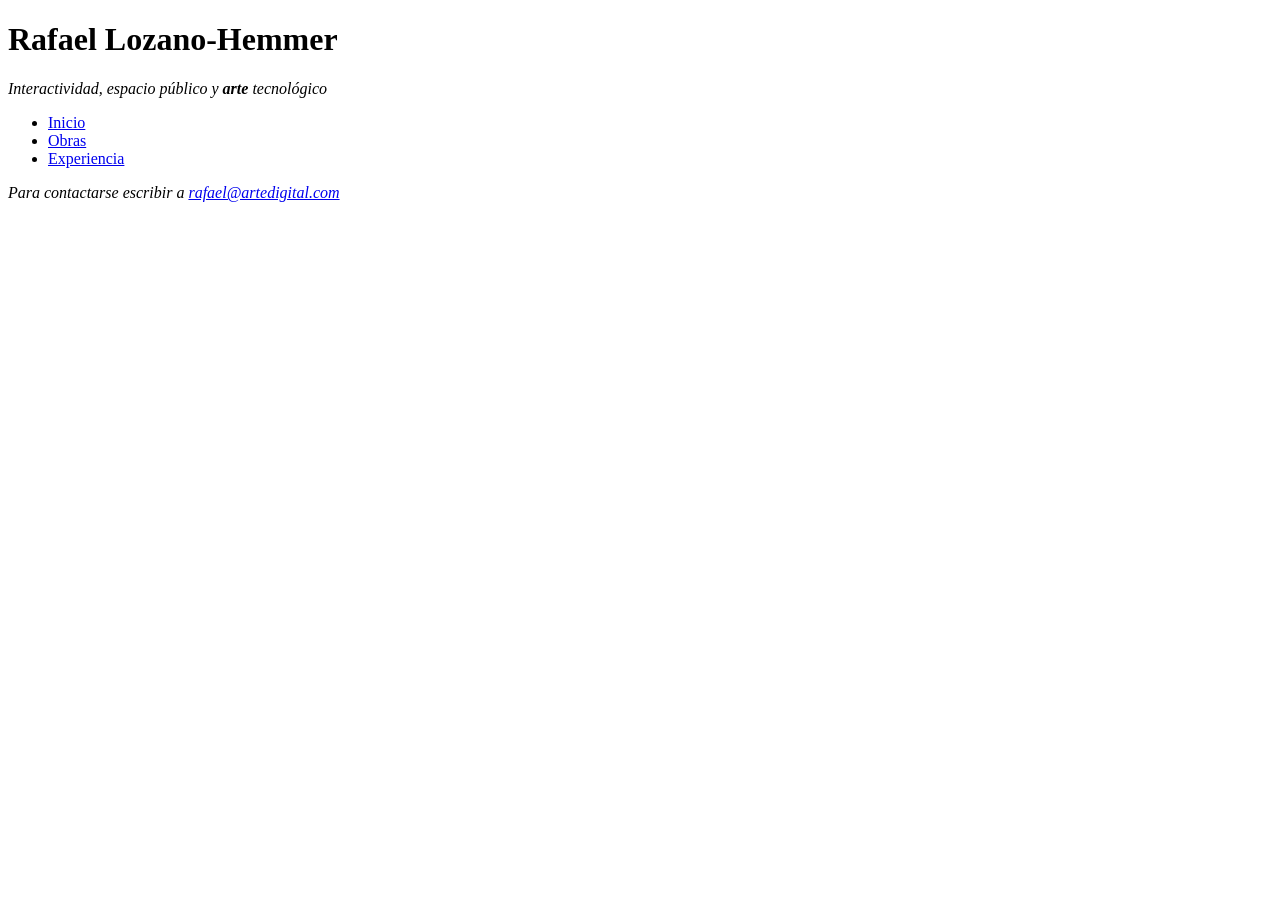
==== index.html @ 8440c690 "Initial commit" ====
<!DOCTYPE html>
<html lang="es">
    <head>
        <meta charset="UTF-8">
        <meta name="viewport" content="width=device-width, initial-scale=1.0">
        <link href="./css/estilos.css" rel="stylesheet">

        <title>Rafael Lozano-Hemmer | Artista Digital</title>
    </head>
    <body>
        <div id="contenedor">
            <header id="encabezado">

                <h1>Rafael Lozano-Hemmer</h1>
                <p id="subtitulo"><em>Interactividad, espacio público y <strong>arte</strong> tecnológico</em></p>

                <nav class="menu">
                    <ul>
                        <li><a href="index.html">Inicio</a></li>
                        <li><a href="obras.html">Obras</a></li>
                        <li><a href="experiencia.html">Experiencia</a></li>
                    </ul>
                </nav>

            </header>

            <main id="contenido-principal">
            </main>

            <footer id="pie-de-pagina">
                <address>
                    Para contactarse escribir a <a href="mailto:rafael@artedigital.com">rafael@artedigital.com</a>
                </address>
            </footer>
        </div>
    </body>
</html>
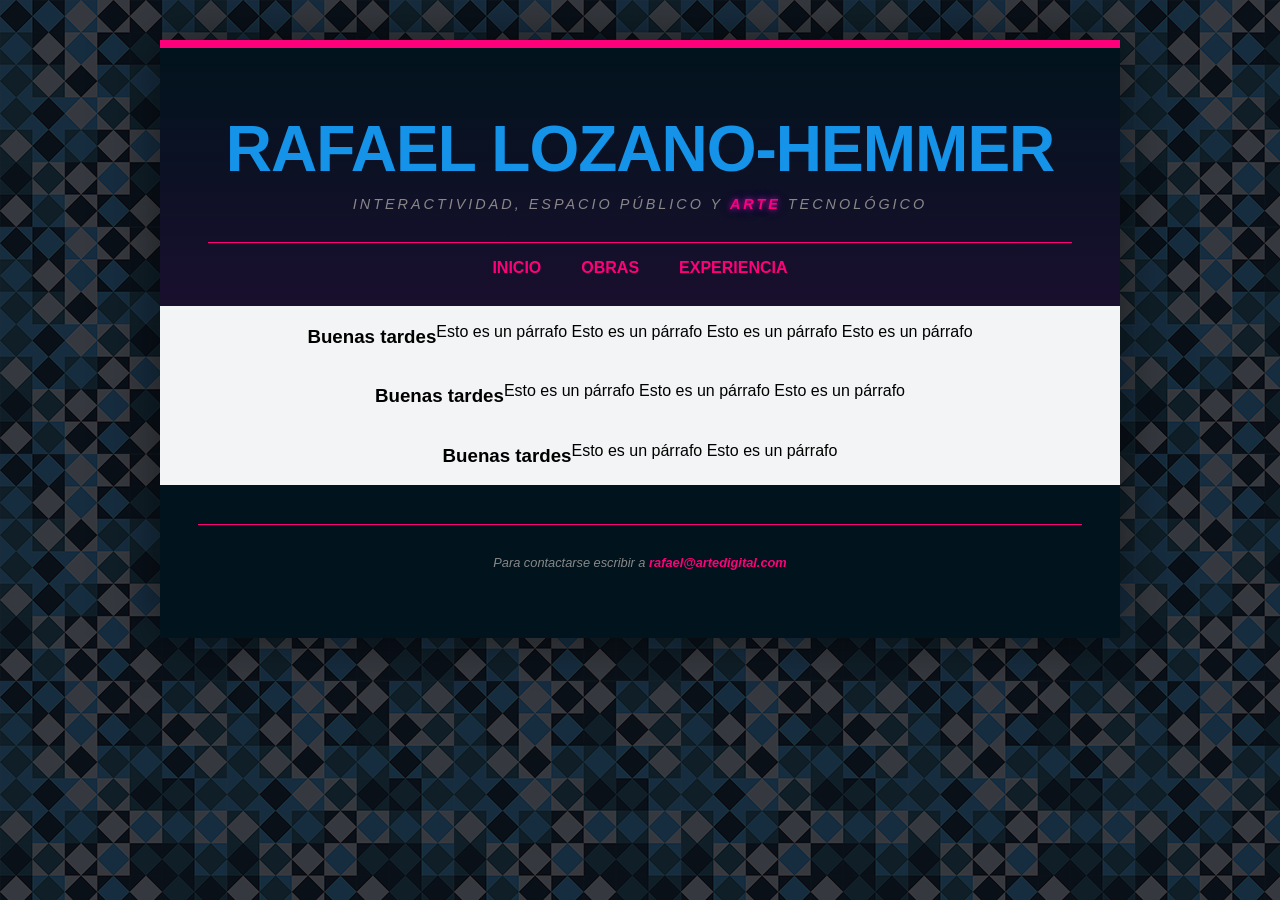
==== commit a6ba7923: "Columnas" ====
--- a/index.html
+++ b/index.html
@@ -10,7 +10,6 @@
     <body>
         <div id="contenedor">
             <header id="encabezado">
-
                 <h1>Rafael Lozano-Hemmer</h1>
                 <p id="subtitulo"><em>Interactividad, espacio público y <strong>arte</strong> tecnológico</em></p>
 
@@ -21,13 +20,28 @@
                         <li><a href="experiencia.html">Experiencia</a></li>
                     </ul>
                 </nav>
-
             </header>
 
-            <main id="contenido-principal">
+            <main class="contenido-principal">
+
+                <div id="columna-1">
+                    <h3>Buenas tardes</h3>
+                    <p>Esto es un párrafo Esto es un párrafo Esto es un párrafo Esto es un párrafo</p>
+                </div>
+                
+                <div id="columna-2">
+                    <h3>Buenas tardes</h3>
+                    <p>Esto es un párrafo Esto es un párrafo Esto es un párrafo </p>
+                </div>
+
+                <div id="columna-3">
+                    <h3>Buenas tardes</h3>
+                    <p>Esto es un párrafo Esto es un párrafo </p>
+                </div>
+
             </main>
 
-            <footer id="pie-de-pagina">
+            <footer>
                 <address>
                     Para contactarse escribir a <a href="mailto:rafael@artedigital.com">rafael@artedigital.com</a>
                 </address>
--- a/css/estilos.css
+++ b/css/estilos.css
@@ -0,0 +1,159 @@
+/*----- ESTILOS GENERALES -----*/
+
+* {
+    box-sizing: border-box;
+}
+
+:root { 
+    --color-primario: #1493e9;
+    --color-acento: #ff007b;
+    --fondo-header: #01131c;
+    --fondo: #f2f4f5;
+}
+
+body {
+    margin: 0;
+	padding: 0;
+    background: linear-gradient(rgba(10, 10, 15, 0.8), rgba(10, 10, 15, 0.8)), url("../img/fondo.png");
+	font-family: "Hanken Grotesk", sans-serif; /*CAMBIAR FUENTE*/
+}
+
+#contenedor {
+    width: 100%;
+	max-width: 960px;
+	margin: 40px auto;
+    background: var(--fondo);
+    box-shadow: 0 0 50px rgba(0, 0, 0, 0.5);
+    border-top: 8px solid var(--color-acento);
+}
+
+#contenedor div {
+    display: flex;
+    justify-content: center;
+    /*Centralizar el contenido horizontalmente*/
+}
+
+header,
+footer {
+	background: rgba(51, 0, 255, 0.156);
+	padding: 1rem;
+	text-align: center;
+}
+
+/*----- ENCABEZADO -----*/
+
+#encabezado {
+    text-align: center;
+    padding: 3em;
+    text-transform: uppercase;
+    color: var(--color-primario);
+    background-image: linear-gradient(to bottom, var(--fondo-header), rgb(25, 15, 46));
+    border-bottom: 1px solid var(--fondo);
+}
+
+#encabezado h1 {
+    font-weight: 700;
+    font-size: 4rem;
+    margin: 0;
+    margin-top: 1rem;
+    letter-spacing: -1px;
+}
+
+#subtitulo {
+    font-family: "Open Sans", sans-serif;
+    font-size: 0.9rem;
+    letter-spacing: 3px;
+    margin-top: 10px;
+    color: #888;
+    text-align: center;
+}
+
+#subtitulo strong {
+    color: var(--color-acento);
+    text-shadow: 0 0 5px rgba(255, 0, 195, 0.699), 0 0 10px rgba(137, 43, 226, 0.39), 0 0 20px rgba(138, 43, 226, 0.2);
+}
+
+hr {
+    border: none;
+    height: 4px;
+    background-color: var(--fondo-header);
+}
+
+/*----- MENU DE NAVEGACION -----*/
+
+.menu {
+    margin-top: 30px;
+    margin-bottom: -35px;
+    border-top: solid 0.3px var(--color-acento);
+}
+
+.menu ul {
+    padding: 0;
+    list-style: none;
+    display: inline-flex;
+    justify-content: center;
+    gap: 40px;
+}
+
+.menu a {
+    text-decoration: none;
+    color: var(--color-acento);
+    font-weight: 600;
+    font-size: 1rem;
+    transition: all 0.3s ease-in-out;
+}
+
+.menu a:hover {
+    background-color: transparent;
+    text-shadow: 0 0 5px rgba(255, 0, 195, 0.699), 0 0 10px rgba(137, 43, 226, 0.578), 0 0 20px rgba(138, 43, 226, 0.2);
+}
+
+/*----- CONTENIDO -----*/
+
+/*(3) COLUMNAS PAGINA PRINCIPAL MISMO ANCHO*/
+
+.contenido-principal {
+    display: flex;
+    flex-direction: column;
+}
+
+/*(2) COLUMNAS PAGINA SECUNDARIA DISTINTO ANCHO*/
+.contenido-secundario{
+    display: flex;
+    flex-direction: column;
+}
+
+#columna-1{
+    flex: 2;
+}
+
+#columna-2{
+    flex: 1;
+}
+
+/*----- PIE DE PAGINA -----*/
+
+footer {
+    padding: 3em;
+    background: var(--fondo-header);
+    text-align: center;
+    font-size: 0.8rem;
+}
+    
+footer address {
+    color: #888;
+    border-top: 0.5px solid var(--color-acento);
+    padding: 30px;
+}
+    
+footer a {
+    color: var(--color-acento);
+    text-decoration: none;
+    font-weight: bold;
+    transition: all 0.3s ease-in-out;
+}
+    
+footer a:hover {
+    background-color: transparent;
+    text-shadow: 0 0 5px rgba(255, 0, 195, 0.699), 0 0 10px rgba(137, 43, 226, 0.578), 0 0 20px rgba(138, 43, 226, 0.2);
+}
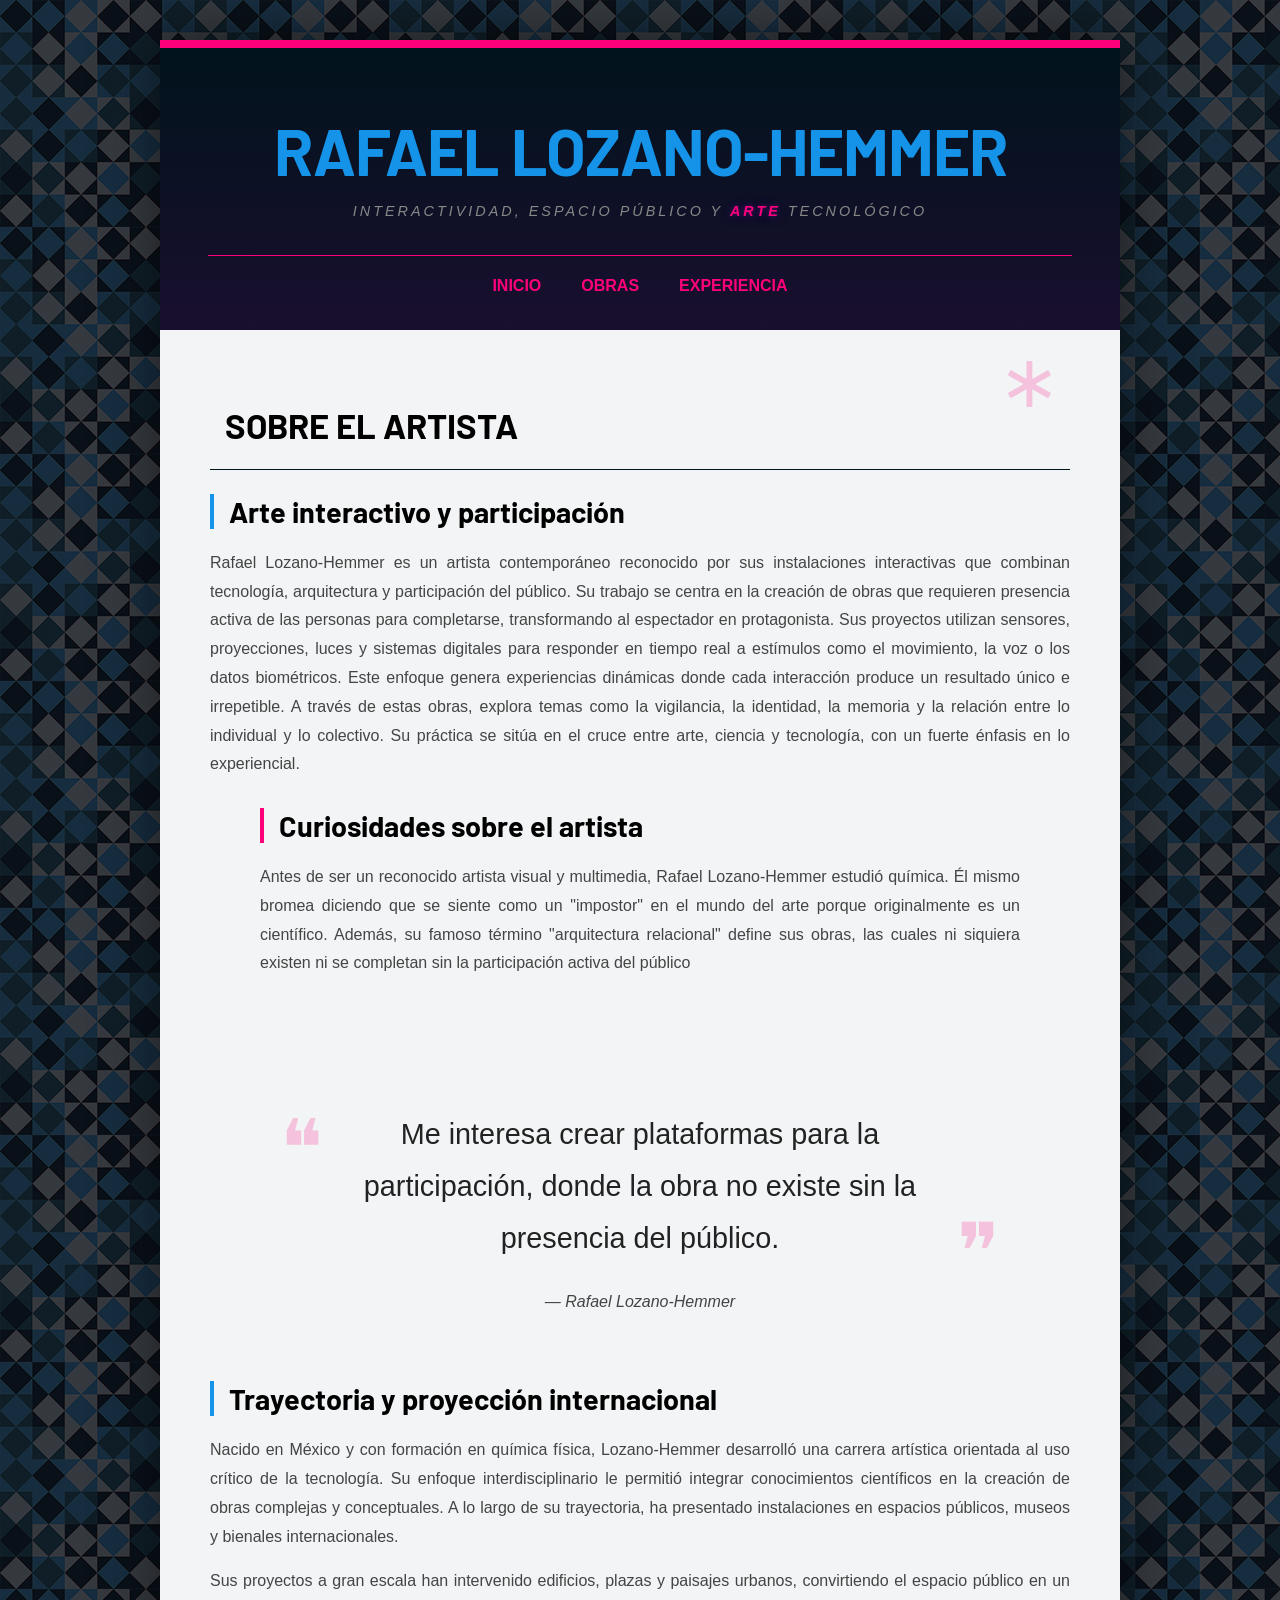
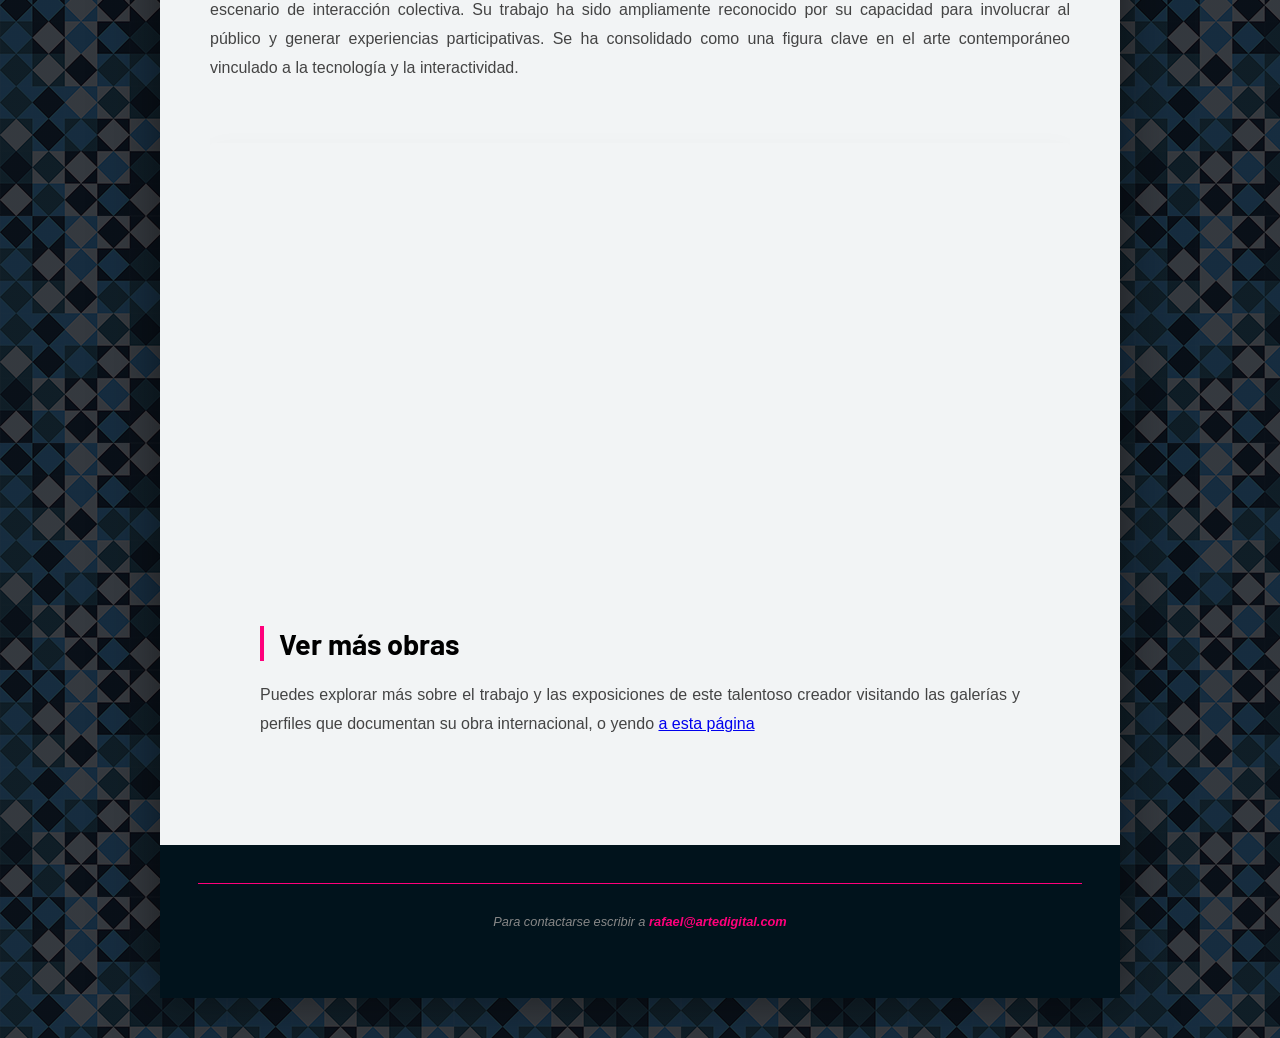
==== commit 2032bfb4: "Contenido Principal" ====
--- a/index.html
+++ b/index.html
@@ -3,6 +3,9 @@
     <head>
         <meta charset="UTF-8">
         <meta name="viewport" content="width=device-width, initial-scale=1.0">
+        <link rel="preconnect" href="https://fonts.googleapis.com">
+        <link rel="preconnect" href="https://fonts.gstatic.com" crossorigin>
+        <link href="https://fonts.googleapis.com/css2?family=Barlow:ital,wght@0,100;0,200;0,300;0,400;0,500;0,600;0,700;0,800;0,900;1,100;1,200;1,300;1,400;1,500;1,600;1,700;1,800;1,900&display=swap" rel="stylesheet">
         <link href="./css/estilos.css" rel="stylesheet">
 
         <title>Rafael Lozano-Hemmer | Artista Digital</title>
@@ -24,21 +27,61 @@
 
             <main class="contenido-principal">
 
+                <header class="encabezado-body">
+                    <h1>Sobre el Artista</h1>
+                </header>
+
                 <div id="columna-1">
-                    <h3>Buenas tardes</h3>
-                    <p>Esto es un párrafo Esto es un párrafo Esto es un párrafo Esto es un párrafo</p>
+                    <article>
+                        <h2>Arte interactivo y participación</h2>
+                        <p>Rafael Lozano-Hemmer es un artista contemporáneo reconocido por sus instalaciones interactivas que combinan tecnología, arquitectura y participación del público. Su trabajo se centra en la creación de obras que requieren presencia activa de las personas para completarse, transformando al espectador en protagonista.
+                        Sus proyectos utilizan sensores, proyecciones, luces y sistemas digitales para responder en tiempo real a estímulos como el movimiento, la voz o los datos biométricos. Este enfoque genera experiencias dinámicas donde cada interacción produce un resultado único e irrepetible.
+                        A través de estas obras, explora temas como la vigilancia, la identidad, la memoria y la relación entre lo individual y lo colectivo. Su práctica se sitúa en el cruce entre arte, ciencia y tecnología, con un fuerte énfasis en lo experiencial.</p>
+                    
+
+                        <aside>
+                            <h3>Curiosidades sobre el artista</h3>
+                            <p>Antes de ser un reconocido artista visual y multimedia, Rafael Lozano-Hemmer estudió química. Él mismo bromea diciendo que se siente como un "impostor" en el mundo del arte porque originalmente es un científico. Además, su famoso término "arquitectura relacional" define sus obras, las cuales ni siquiera existen ni se completan sin la participación activa del público</p>
+                        </aside>
+
+                    </article>
                 </div>
                 
                 <div id="columna-2">
-                    <h3>Buenas tardes</h3>
-                    <p>Esto es un párrafo Esto es un párrafo Esto es un párrafo </p>
+                    <blockquote class="seccion-cita">
+                         <p class="frase-cita">
+                         Me interesa crear plataformas para la participación, donde la obra no existe sin la presencia del público.
+                          </p>
+                        <cite>— Rafael Lozano-Hemmer</cite>
+                     </blockquote>
                 </div>
 
                 <div id="columna-3">
-                    <h3>Buenas tardes</h3>
-                    <p>Esto es un párrafo Esto es un párrafo </p>
+                    <article>
+                      <h2>Trayectoria y proyección internacional</h2>
+                        <p>
+                            Nacido en México y con formación en química física, Lozano-Hemmer desarrolló una carrera artística orientada al uso crítico de la tecnología. Su enfoque interdisciplinario le permitió integrar conocimientos científicos en la creación de obras complejas
+                            y conceptuales. A lo largo de su trayectoria, ha presentado instalaciones en espacios públicos, museos y bienales internacionales.
+                        </p>
+
+                        <p>
+                            Sus proyectos a gran escala han intervenido edificios, plazas y paisajes urbanos, convirtiendo el espacio público en un escenario de interacción colectiva. Su trabajo ha sido ampliamente reconocido por su capacidad para involucrar al público y generar
+                            experiencias participativas. Se ha consolidado como una figura clave en el arte contemporáneo vinculado a la tecnología y la interactividad.
+                        </p>
+
+                        <div class="video-responsive">
+                            <iframe width="560" height="315" src="https://www.youtube.com/embed/aLWaCLzdfXs?si=RA_koi5Wfq_hL_pX" title="YouTube video player" frameborder="0" allow="accelerometer; autoplay; clipboard-write; encrypted-media; gyroscope; picture-in-picture; web-share"
+                                referrerpolicy="strict-origin-when-cross-origin" allowfullscreen></iframe>
+                        </div>
+
+                        <aside>
+                            <h3>Ver más obras</h3>
+                            <p>
+                                Puedes explorar más sobre el trabajo y las exposiciones de este talentoso creador visitando las galerías y perfiles que documentan su obra internacional, o yendo <a href="obras.html">a esta página</a>
+                            </p>
+                        </aside>
+                    </article>
                 </div>
-
             </main>
 
             <footer>
--- a/css/estilos.css
+++ b/css/estilos.css
@@ -15,7 +15,7 @@
     margin: 0;
 	padding: 0;
     background: linear-gradient(rgba(10, 10, 15, 0.8), rgba(10, 10, 15, 0.8)), url("../img/fondo.png");
-	font-family: "Hanken Grotesk", sans-serif; /*CAMBIAR FUENTE*/
+    font-family: "Open Sans", sans-serif;
 }
 
 #contenedor {
@@ -35,7 +35,6 @@
 
 header,
 footer {
-	background: rgba(51, 0, 255, 0.156);
 	padding: 1rem;
 	text-align: center;
 }
@@ -52,6 +51,7 @@
 }
 
 #encabezado h1 {
+    font-family: 'Barlow', sans-serif;
     font-weight: 700;
     font-size: 4rem;
     margin: 0;
@@ -60,7 +60,6 @@
 }
 
 #subtitulo {
-    font-family: "Open Sans", sans-serif;
     font-size: 0.9rem;
     letter-spacing: 3px;
     margin-top: 10px;
@@ -70,7 +69,7 @@
 
 #subtitulo strong {
     color: var(--color-acento);
-    text-shadow: 0 0 5px rgba(255, 0, 195, 0.699), 0 0 10px rgba(137, 43, 226, 0.39), 0 0 20px rgba(138, 43, 226, 0.2);
+    text-shadow: 0 0 5px rgba(242, 0, 255, 0.227), 0 0 10px rgba(137, 43, 226, 0.227), 0 0 20px rgba(138, 43, 226, 0.2);
 }
 
 hr {
@@ -110,14 +109,56 @@
 
 /*----- CONTENIDO -----*/
 
-/*(3) COLUMNAS PAGINA PRINCIPAL MISMO ANCHO*/
+main {
+    padding: 50px;
+}
+    
+article {
+    margin-bottom: 40px;
+}
+    
+article h2 {
+    font-family: 'Barlow', sans-serif;
+    font-size: 1.8rem;
+    border-left: 4px solid var(--color-primario);
+    padding-left: 15px;
+    margin-bottom: 20px;
+}
+    
+article aside {
+    padding-left: 50px;
+    padding-right: 50px;
+}
+    
+aside h3 {
+    font-family: 'Barlow', sans-serif;
+    font-size: 1.8rem;
+    border-left: 4px solid var(--color-acento);
+    padding-left: 15px;
+    margin-bottom: 20px;
+}
+    
+p {
+    line-height: 1.8;
+    color: #444;
+    text-align: justify;
+}
+    
+ul li {
+    line-height: 1.8;
+    font-family: "Open Sans", sans-serif;
+    color: #444;
+    text-align: justify;
+}
+
+/* (3) COLUMNAS PAGINA PRINCIPAL MISMO ANCHO */
 
 .contenido-principal {
     display: flex;
     flex-direction: column;
 }
 
-/*(2) COLUMNAS PAGINA SECUNDARIA DISTINTO ANCHO*/
+/* (2) COLUMNAS PAGINA SECUNDARIA DISTINTO ANCHO */
 .contenido-secundario{
     display: flex;
     flex-direction: column;
@@ -129,6 +170,111 @@
 
 #columna-2{
     flex: 1;
+}
+
+/* TITULOS DE PÁGINA */
+
+.encabezado-body {
+    font-family: "Barlow", sans-serif;
+    text-align: left;
+    text-transform: uppercase;
+    font-size: 1.08em;
+    border-bottom: 1px solid var(--fondo-header);
+    padding: 0 15px;
+    position: relative;
+}
+    
+.encabezado-body::after {
+    content: "*";
+    color: var(--color-acento);
+    opacity: 0.2;
+    font-size: 8rem;
+    position: absolute;
+    margin: 0;
+    right: 15px;
+    top: 0;
+    transform: translateY(-30%);
+    line-height: 1;
+}
+
+/* BLOQUE DE CITA */
+    
+.seccion-cita {
+    padding: 30px;
+    text-align: center;
+}
+    
+.frase-cita {
+    font-size: 1.8rem;
+    text-align: center;
+    color: #222;
+    position: relative;
+    padding: 0 50px;
+    display: inline-block;
+}
+    
+.frase-cita::before,
+.frase-cita::after {
+    position: absolute;
+    font-size: 5rem;
+    opacity: 0.2;
+    color: var(--color-acento);
+    line-height: 1;
+}
+    
+.frase-cita::before {
+    content: "❝";
+    left: 0;
+}
+    
+.frase-cita::after {
+    content: "❞";
+    right: 0;
+}
+    
+.seccion-cita cite {
+    display: block;
+    font-size: 1rem;
+    color: #444;
+    font-weight: 300;
+}
+
+/* CONTENIDO INCRUSTRADO */
+    
+img,
+video,
+iframe {
+    display: block;
+    max-width: 100%;
+    height: auto;
+    margin: 30px auto;
+    border-radius: 4px;
+    border: 1px solid rgba(255, 255, 255, 0.1);
+    box-shadow: 0 10px 30px rgba(0, 0, 0, 0.048);
+    transition: transform 0.3s ease;
+}
+    
+img:hover,
+video:hover {
+    transform: scale(1.01);
+    border-color: var(--color-acento);
+}
+    
+.video-responsive {
+    position: relative;
+    padding-bottom: 56.25%;
+    height: 0;
+    overflow: hidden;
+    margin: 30px 0;
+}
+    
+.video-responsive iframe {
+    position: absolute;
+    top: 0;
+    left: 0;
+    width: 100%;
+    height: 100%;
+    border: none;
 }
 
 /*----- PIE DE PAGINA -----*/
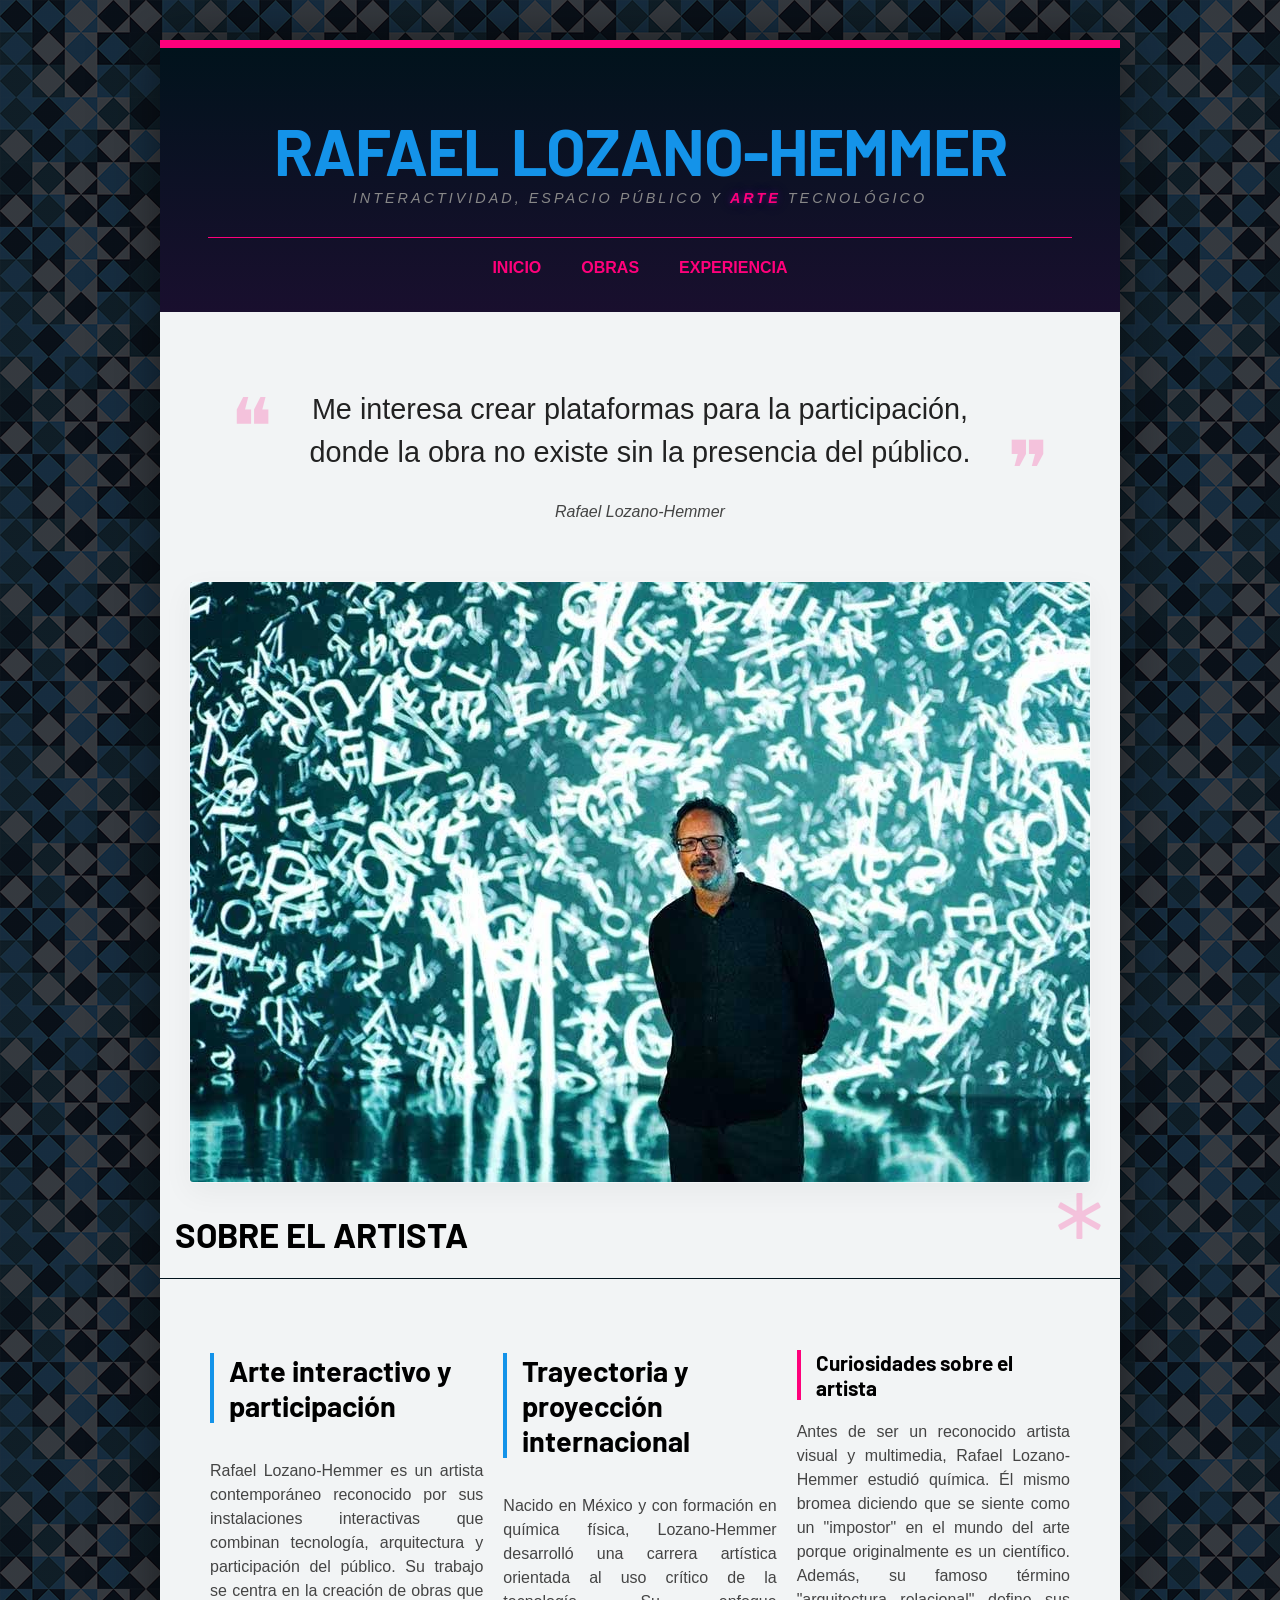
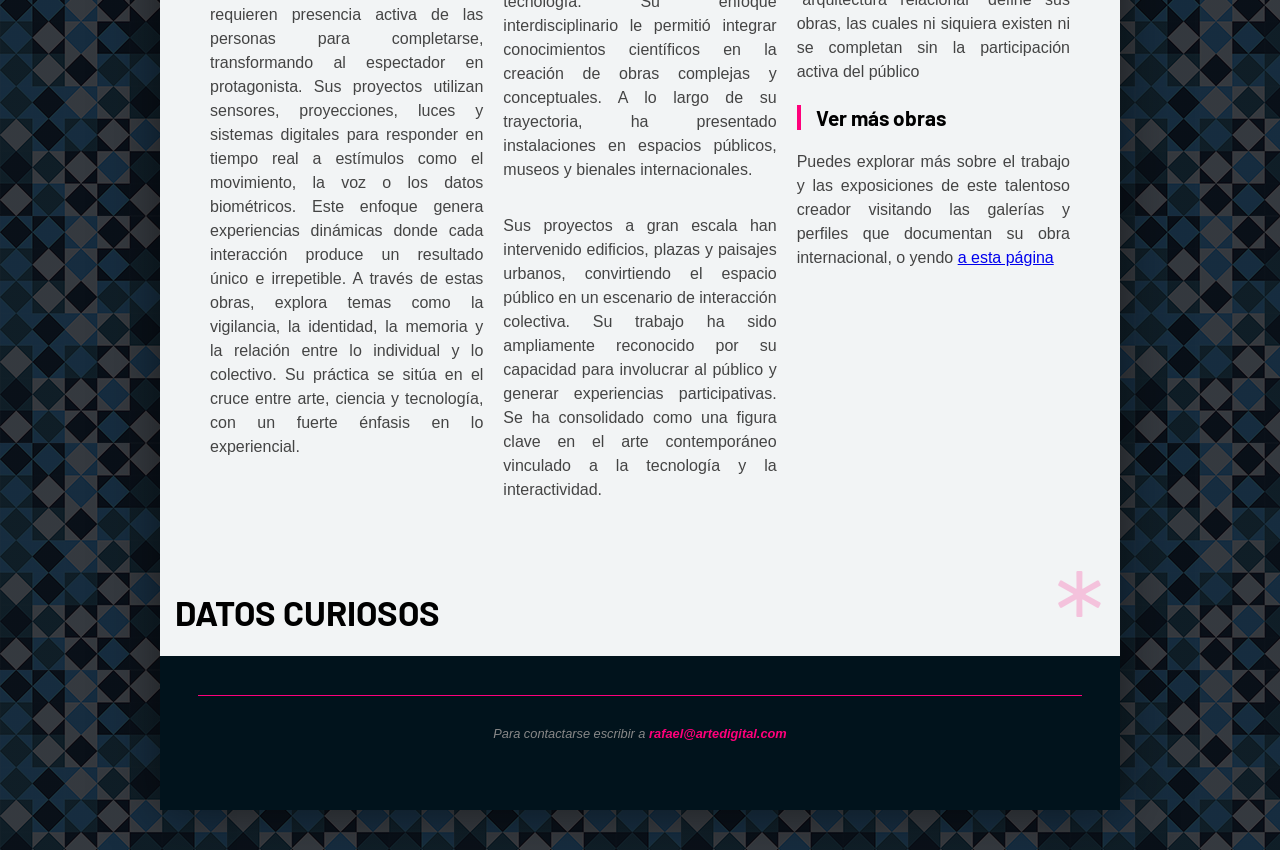
==== commit 48d41abe: "Estructura de Páginas" ====
--- a/index.html
+++ b/index.html
@@ -1,94 +1,108 @@
 <!DOCTYPE html>
 <html lang="es">
-    <head>
-        <meta charset="UTF-8">
-        <meta name="viewport" content="width=device-width, initial-scale=1.0">
-        <link rel="preconnect" href="https://fonts.googleapis.com">
-        <link rel="preconnect" href="https://fonts.gstatic.com" crossorigin>
-        <link href="https://fonts.googleapis.com/css2?family=Barlow:ital,wght@0,100;0,200;0,300;0,400;0,500;0,600;0,700;0,800;0,900;1,100;1,200;1,300;1,400;1,500;1,600;1,700;1,800;1,900&display=swap" rel="stylesheet">
-        <link href="./css/estilos.css" rel="stylesheet">
 
-        <title>Rafael Lozano-Hemmer | Artista Digital</title>
-    </head>
-    <body>
-        <div id="contenedor">
-            <header id="encabezado">
-                <h1>Rafael Lozano-Hemmer</h1>
-                <p id="subtitulo"><em>Interactividad, espacio público y <strong>arte</strong> tecnológico</em></p>
+<head>
+    <meta charset="UTF-8">
+    <meta name="viewport" content="width=device-width, initial-scale=1.0">
+    <link rel="preconnect" href="https://fonts.googleapis.com">
+    <link rel="preconnect" href="https://fonts.gstatic.com" crossorigin>
+    <link href="https://fonts.googleapis.com/css2?family=Barlow:ital,wght@0,100;0,200;0,300;0,400;0,500;0,600;0,700;0,800;0,900;1,100;1,200;1,300;1,400;1,500;1,600;1,700;1,800;1,900&display=swap" rel="stylesheet">
+    <link href="./css/estilos.css" rel="stylesheet">
 
-                <nav class="menu">
-                    <ul>
-                        <li><a href="index.html">Inicio</a></li>
-                        <li><a href="obras.html">Obras</a></li>
-                        <li><a href="experiencia.html">Experiencia</a></li>
-                    </ul>
-                </nav>
-            </header>
+    <title>Rafael Lozano-Hemmer | Artista Digital</title>
+</head>
 
-            <main class="contenido-principal">
+<body>
+    <div id="contenedor">
+        <header id="encabezado">
+            <h1>Rafael Lozano-Hemmer</h1>
+            <span id="subtitulo"><em>Interactividad, espacio público y <strong>arte</strong> tecnológico</em></span>
 
-                <header class="encabezado-body">
-                    <h1>Sobre el Artista</h1>
-                </header>
+            <nav class="menu">
+                <ul>
+                    <li><a href="index.html">Inicio</a></li>
+                    <li><a href="obras.html">Obras</a></li>
+                    <li><a href="experiencia.html">Experiencia</a></li>
+                </ul>
+            </nav>
+        </header>
 
-                <div id="columna-1">
-                    <article>
-                        <h2>Arte interactivo y participación</h2>
-                        <p>Rafael Lozano-Hemmer es un artista contemporáneo reconocido por sus instalaciones interactivas que combinan tecnología, arquitectura y participación del público. Su trabajo se centra en la creación de obras que requieren presencia activa de las personas para completarse, transformando al espectador en protagonista.
-                        Sus proyectos utilizan sensores, proyecciones, luces y sistemas digitales para responder en tiempo real a estímulos como el movimiento, la voz o los datos biométricos. Este enfoque genera experiencias dinámicas donde cada interacción produce un resultado único e irrepetible.
-                        A través de estas obras, explora temas como la vigilancia, la identidad, la memoria y la relación entre lo individual y lo colectivo. Su práctica se sitúa en el cruce entre arte, ciencia y tecnología, con un fuerte énfasis en lo experiencial.</p>
-                    
+        <blockquote class="seccion-cita">
+            <p class="frase-cita">
+                Me interesa crear plataformas para la participación, donde la obra no existe sin la presencia del público.
+            </p>
+            <cite>Rafael Lozano-Hemmer</cite>
+        </blockquote>
 
-                        <aside>
-                            <h3>Curiosidades sobre el artista</h3>
-                            <p>Antes de ser un reconocido artista visual y multimedia, Rafael Lozano-Hemmer estudió química. Él mismo bromea diciendo que se siente como un "impostor" en el mundo del arte porque originalmente es un científico. Además, su famoso término "arquitectura relacional" define sus obras, las cuales ni siquiera existen ni se completan sin la participación activa del público</p>
-                        </aside>
+        <img src="./img/lozano-hemmer.jpg" alt="Artista Rafael Lozano-Hemmer parado frente a una proyección de colores azules">
 
-                    </article>
+        <div class="encabezado-body">
+            <h1>Sobre el Artista</h1>
+        </div>
+
+        <main class="contenido-principal">
+
+            <div id="columna-1" class="clase-columna">
+                <article>
+                    <h2>Arte interactivo y participación</h2>
+                    <p>Rafael Lozano-Hemmer es un artista contemporáneo reconocido por sus instalaciones interactivas que combinan tecnología, arquitectura y participación del público. Su trabajo se centra en la creación de obras que requieren presencia
+                        activa de las personas para completarse, transformando al espectador en protagonista. Sus proyectos utilizan sensores, proyecciones, luces y sistemas digitales para responder en tiempo real a estímulos como el movimiento, la voz
+                        o los datos biométricos. Este enfoque genera experiencias dinámicas donde cada interacción produce un resultado único e irrepetible. A través de estas obras, explora temas como la vigilancia, la identidad, la memoria y la relación
+                        entre lo individual y lo colectivo. Su práctica se sitúa en el cruce entre arte, ciencia y tecnología, con un fuerte énfasis en lo experiencial.</p>
+                </article>
+            </div>
+
+            <div id="columna-2" class="clase-columna">
+
+                <article>
+                    <h2>Trayectoria y proyección internacional</h2>
+                    <p>
+                        Nacido en México y con formación en química física, Lozano-Hemmer desarrolló una carrera artística orientada al uso crítico de la tecnología. Su enfoque interdisciplinario le permitió integrar conocimientos científicos en la creación de obras complejas
+                        y conceptuales. A lo largo de su trayectoria, ha presentado instalaciones en espacios públicos, museos y bienales internacionales.
+                    </p>
+
+                    <p>
+                        Sus proyectos a gran escala han intervenido edificios, plazas y paisajes urbanos, convirtiendo el espacio público en un escenario de interacción colectiva. Su trabajo ha sido ampliamente reconocido por su capacidad para involucrar al público y generar
+                        experiencias participativas. Se ha consolidado como una figura clave en el arte contemporáneo vinculado a la tecnología y la interactividad.
+                    </p>
+                </article>
+
+            </div>
+
+            <div id="columna-3" class="clase-columna">
+                <aside>
+                    <h3>Curiosidades sobre el artista</h3>
+                    <p>Antes de ser un reconocido artista visual y multimedia, Rafael Lozano-Hemmer estudió química. Él mismo bromea diciendo que se siente como un "impostor" en el mundo del arte porque originalmente es un científico. Además, su famoso término
+                        "arquitectura relacional" define sus obras, las cuales ni siquiera existen ni se completan sin la participación activa del público</p>
+                </aside>
+
+                <div class="info-adicional">
+                    <h3>Ver más obras</h3>
+                    <p>
+                        Puedes explorar más sobre el trabajo y las exposiciones de este talentoso creador visitando las galerías y perfiles que documentan su obra internacional, o yendo <a href="obras.html">a esta página</a>
+                    </p>
                 </div>
-                
-                <div id="columna-2">
-                    <blockquote class="seccion-cita">
-                         <p class="frase-cita">
-                         Me interesa crear plataformas para la participación, donde la obra no existe sin la presencia del público.
-                          </p>
-                        <cite>— Rafael Lozano-Hemmer</cite>
-                     </blockquote>
-                </div>
+            </div>
+        </main>
 
-                <div id="columna-3">
-                    <article>
-                      <h2>Trayectoria y proyección internacional</h2>
-                        <p>
-                            Nacido en México y con formación en química física, Lozano-Hemmer desarrolló una carrera artística orientada al uso crítico de la tecnología. Su enfoque interdisciplinario le permitió integrar conocimientos científicos en la creación de obras complejas
-                            y conceptuales. A lo largo de su trayectoria, ha presentado instalaciones en espacios públicos, museos y bienales internacionales.
-                        </p>
+        <div class="encabezado-body">
+            <h1>Datos Curiosos</h1>
+        </div>
 
-                        <p>
-                            Sus proyectos a gran escala han intervenido edificios, plazas y paisajes urbanos, convirtiendo el espacio público en un escenario de interacción colectiva. Su trabajo ha sido ampliamente reconocido por su capacidad para involucrar al público y generar
-                            experiencias participativas. Se ha consolidado como una figura clave en el arte contemporáneo vinculado a la tecnología y la interactividad.
-                        </p>
+        <!--
+        Una de las páginas debe incluir la funcionalidad de mostrar en alguna parte de la página un dato curioso al azar.
+        El usuario debe poder obtener un nuevo dato curioso al azar al ejecutar un evento.
+        -->
 
-                        <div class="video-responsive">
-                            <iframe width="560" height="315" src="https://www.youtube.com/embed/aLWaCLzdfXs?si=RA_koi5Wfq_hL_pX" title="YouTube video player" frameborder="0" allow="accelerometer; autoplay; clipboard-write; encrypted-media; gyroscope; picture-in-picture; web-share"
-                                referrerpolicy="strict-origin-when-cross-origin" allowfullscreen></iframe>
-                        </div>
+        <div id="datos-curiosos">
+        </div>
 
-                        <aside>
-                            <h3>Ver más obras</h3>
-                            <p>
-                                Puedes explorar más sobre el trabajo y las exposiciones de este talentoso creador visitando las galerías y perfiles que documentan su obra internacional, o yendo <a href="obras.html">a esta página</a>
-                            </p>
-                        </aside>
-                    </article>
-                </div>
-            </main>
-
-            <footer>
-                <address>
+        <footer>
+            <address>
                     Para contactarse escribir a <a href="mailto:rafael@artedigital.com">rafael@artedigital.com</a>
                 </address>
-            </footer>
-        </div>
-    </body>
+        </footer>
+    </div>
+</body>
+
 </html>
--- a/css/estilos.css
+++ b/css/estilos.css
@@ -4,7 +4,7 @@
     box-sizing: border-box;
 }
 
-:root { 
+:root {
     --color-primario: #1493e9;
     --color-acento: #ff007b;
     --fondo-header: #01131c;
@@ -13,31 +13,27 @@
 
 body {
     margin: 0;
-	padding: 0;
+    padding: 0;
     background: linear-gradient(rgba(10, 10, 15, 0.8), rgba(10, 10, 15, 0.8)), url("../img/fondo.png");
     font-family: "Open Sans", sans-serif;
 }
 
 #contenedor {
     width: 100%;
-	max-width: 960px;
-	margin: 40px auto;
+    max-width: 960px;
+    margin: 40px auto;
+    /*Centrar contenido horizontalmente*/
     background: var(--fondo);
     box-shadow: 0 0 50px rgba(0, 0, 0, 0.5);
     border-top: 8px solid var(--color-acento);
 }
 
-#contenedor div {
-    display: flex;
-    justify-content: center;
-    /*Centralizar el contenido horizontalmente*/
-}
-
 header,
 footer {
-	padding: 1rem;
-	text-align: center;
-}
+    padding: 1rem;
+    text-align: center;
+}
+
 
 /*----- ENCABEZADO -----*/
 
@@ -78,6 +74,7 @@
     background-color: var(--fondo-header);
 }
 
+
 /*----- MENU DE NAVEGACION -----*/
 
 .menu {
@@ -107,16 +104,18 @@
     text-shadow: 0 0 5px rgba(255, 0, 195, 0.699), 0 0 10px rgba(137, 43, 226, 0.578), 0 0 20px rgba(138, 43, 226, 0.2);
 }
 
+
 /*----- CONTENIDO -----*/
 
 main {
     padding: 50px;
 }
-    
+
 article {
-    margin-bottom: 40px;
-}
-    
+    display: flex;
+    flex-direction: column;
+}
+
 article h2 {
     font-family: 'Barlow', sans-serif;
     font-size: 1.8rem;
@@ -124,26 +123,26 @@
     padding-left: 15px;
     margin-bottom: 20px;
 }
-    
+
 article aside {
     padding-left: 50px;
     padding-right: 50px;
 }
-    
+
 aside h3 {
     font-family: 'Barlow', sans-serif;
-    font-size: 1.8rem;
+    font-size: 1.3rem;
     border-left: 4px solid var(--color-acento);
     padding-left: 15px;
     margin-bottom: 20px;
 }
-    
+
 p {
-    line-height: 1.8;
+    line-height: 1.5;
     color: #444;
     text-align: justify;
 }
-    
+
 ul li {
     line-height: 1.8;
     font-family: "Open Sans", sans-serif;
@@ -151,26 +150,53 @@
     text-align: justify;
 }
 
-/* (3) COLUMNAS PAGINA PRINCIPAL MISMO ANCHO */
+
+/* (3) COLUMNAS PAGINA PRINCIPAL MISMO ANCHO (INDEX) */
 
 .contenido-principal {
     display: flex;
-    flex-direction: column;
-}
-
-/* (2) COLUMNAS PAGINA SECUNDARIA DISTINTO ANCHO */
-.contenido-secundario{
+    flex-direction: row;
+    justify-content: space-between;
+    gap: 20px;
+    padding: 50px;
+}
+
+.clase-columna {
+    flex: 1;
+    min-width: 0;
+}
+
+.columna-aside {
+    padding: 0 10px;
+}
+
+.info-adicional h3 {
+    font-family: 'Barlow', sans-serif;
+    font-size: 1.3rem;
+    border-left: 4px solid var(--color-acento);
+    padding-left: 15px;
+    margin-bottom: 20px;
+}
+
+
+/* (2) COLUMNAS PAGINA SECUNDARIA DISTINTO ANCHO (OBRAS) */
+
+.contenido-secundario {
     display: flex;
-    flex-direction: column;
-}
-
-#columna-1{
+    flex-direction: row;
+    justify-content: space-between;
+    gap: 20px;
+    padding: 50px;
+}
+
+.columna-ancha {
     flex: 2;
 }
 
-#columna-2{
+.columna-angosta {
     flex: 1;
 }
+
 
 /* TITULOS DE PÁGINA */
 
@@ -183,7 +209,7 @@
     padding: 0 15px;
     position: relative;
 }
-    
+
 .encabezado-body::after {
     content: "*";
     color: var(--color-acento);
@@ -197,13 +223,14 @@
     line-height: 1;
 }
 
+
 /* BLOQUE DE CITA */
-    
+
 .seccion-cita {
     padding: 30px;
     text-align: center;
 }
-    
+
 .frase-cita {
     font-size: 1.8rem;
     text-align: center;
@@ -212,7 +239,7 @@
     padding: 0 50px;
     display: inline-block;
 }
-    
+
 .frase-cita::before,
 .frase-cita::after {
     position: absolute;
@@ -221,17 +248,17 @@
     color: var(--color-acento);
     line-height: 1;
 }
-    
+
 .frase-cita::before {
     content: "❝";
     left: 0;
 }
-    
+
 .frase-cita::after {
     content: "❞";
     right: 0;
 }
-    
+
 .seccion-cita cite {
     display: block;
     font-size: 1rem;
@@ -239,8 +266,9 @@
     font-weight: 300;
 }
 
+
 /* CONTENIDO INCRUSTRADO */
-    
+
 img,
 video,
 iframe {
@@ -253,13 +281,13 @@
     box-shadow: 0 10px 30px rgba(0, 0, 0, 0.048);
     transition: transform 0.3s ease;
 }
-    
+
 img:hover,
 video:hover {
     transform: scale(1.01);
     border-color: var(--color-acento);
 }
-    
+
 .video-responsive {
     position: relative;
     padding-bottom: 56.25%;
@@ -267,7 +295,7 @@
     overflow: hidden;
     margin: 30px 0;
 }
-    
+
 .video-responsive iframe {
     position: absolute;
     top: 0;
@@ -277,6 +305,7 @@
     border: none;
 }
 
+
 /*----- PIE DE PAGINA -----*/
 
 footer {
@@ -285,20 +314,20 @@
     text-align: center;
     font-size: 0.8rem;
 }
-    
+
 footer address {
     color: #888;
     border-top: 0.5px solid var(--color-acento);
     padding: 30px;
 }
-    
+
 footer a {
     color: var(--color-acento);
     text-decoration: none;
     font-weight: bold;
     transition: all 0.3s ease-in-out;
 }
-    
+
 footer a:hover {
     background-color: transparent;
     text-shadow: 0 0 5px rgba(255, 0, 195, 0.699), 0 0 10px rgba(137, 43, 226, 0.578), 0 0 20px rgba(138, 43, 226, 0.2);
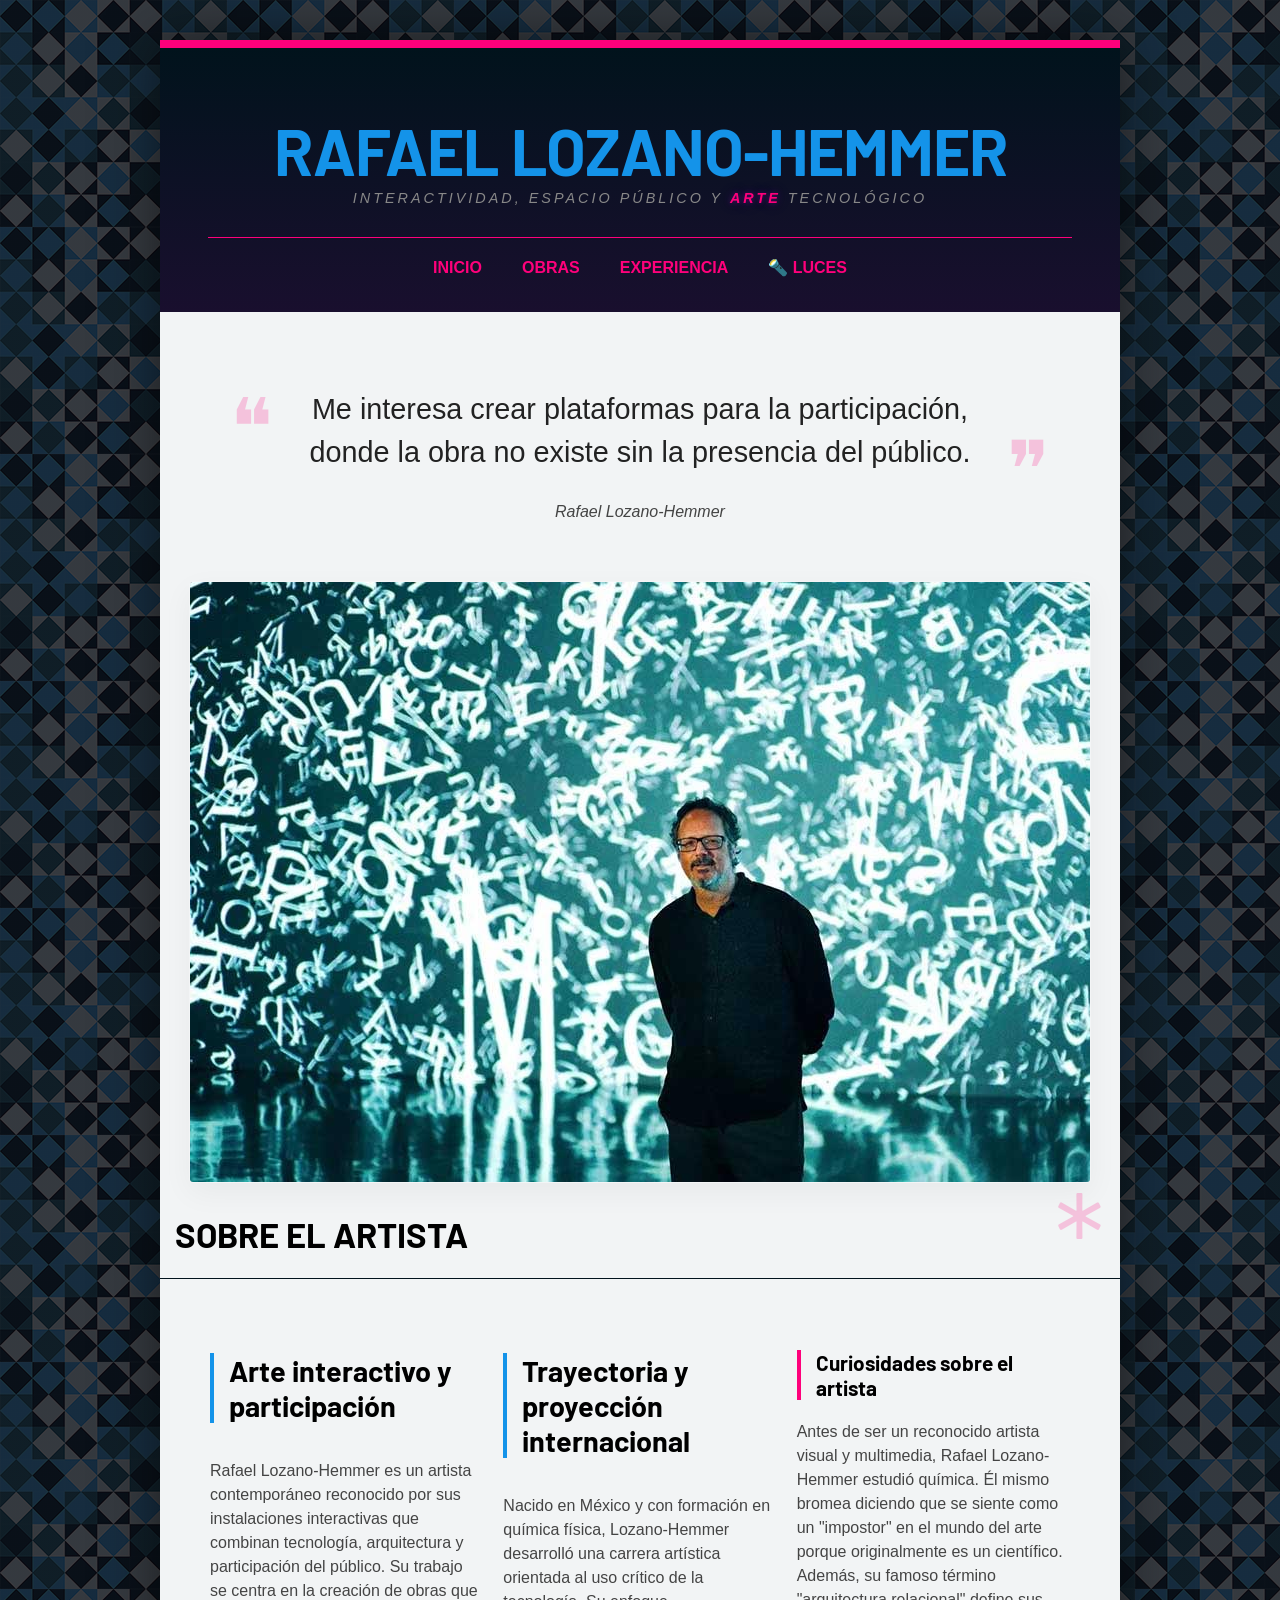
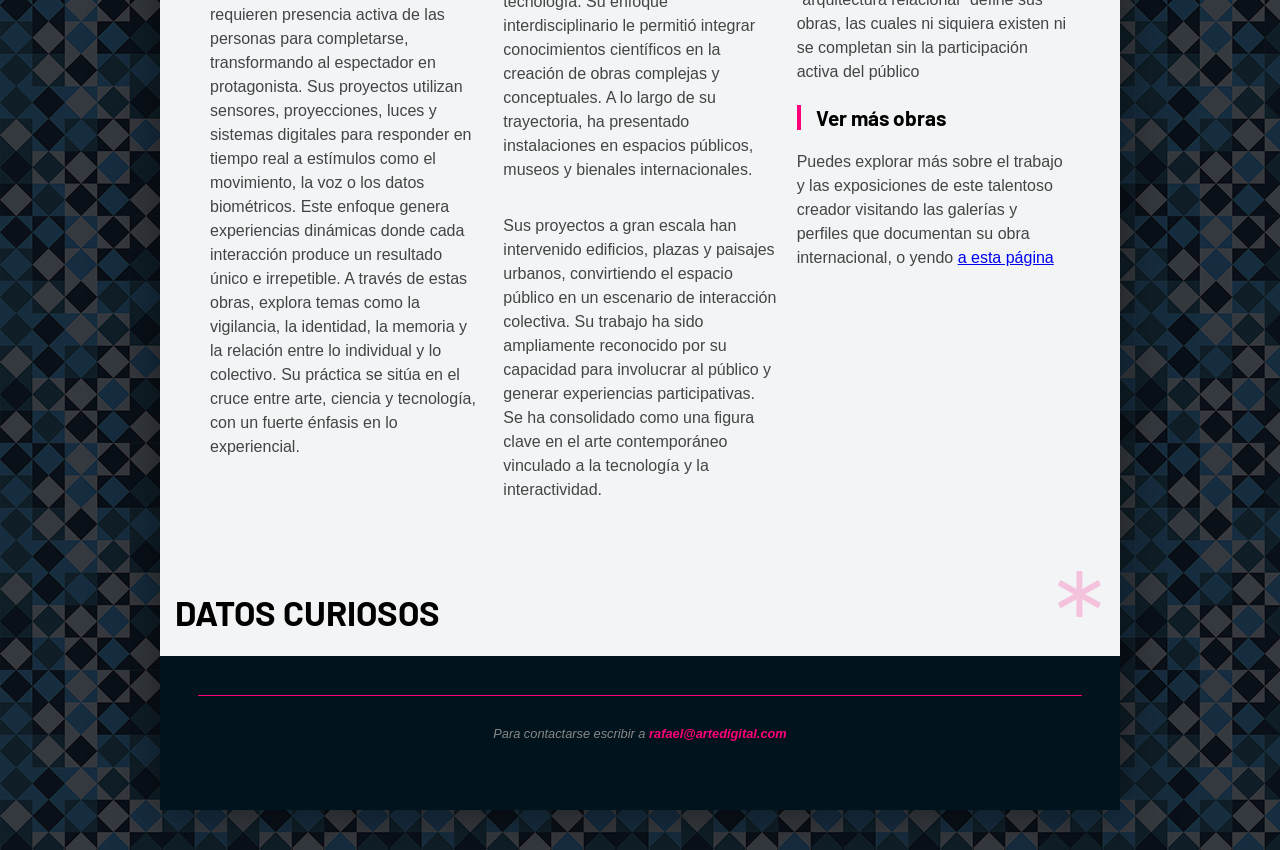
==== commit 2eb6e7b6: "Formulario" ====
--- a/index.html
+++ b/index.html
@@ -23,6 +23,7 @@
                     <li><a href="index.html">Inicio</a></li>
                     <li><a href="obras.html">Obras</a></li>
                     <li><a href="experiencia.html">Experiencia</a></li>
+                    <li><a href="luces.html">🔦 Luces</a></li>
                 </ul>
             </nav>
         </header>
--- a/css/estilos.css
+++ b/css/estilos.css
@@ -63,6 +63,14 @@
     text-align: center;
 }
 
+.subtitulo-head {
+    font-size: 0.9rem;
+    letter-spacing: 3px;
+    display: flex;
+    color: #2e2e2e;
+    margin-bottom: 30px;
+}
+
 #subtitulo strong {
     color: var(--color-acento);
     text-shadow: 0 0 5px rgba(242, 0, 255, 0.227), 0 0 10px rgba(137, 43, 226, 0.227), 0 0 20px rgba(138, 43, 226, 0.2);
@@ -140,14 +148,14 @@
 p {
     line-height: 1.5;
     color: #444;
-    text-align: justify;
+    text-align: left;
 }
 
 ul li {
     line-height: 1.8;
     font-family: "Open Sans", sans-serif;
     color: #444;
-    text-align: justify;
+    text-align: left;
 }
 
 
@@ -306,6 +314,39 @@
 }
 
 
+/* FORMULARIO */
+
+.ejercicio fieldset {
+    display: flex;
+    flex-direction: column;
+    gap: 10px;
+    margin-bottom: 20px;
+    padding: 20px;
+    border: 1px solid #ccc;
+    border-radius: 4px;
+}
+
+.ejercicio label {
+    font-weight: 600;
+    color: #333;
+    margin-top: 5px;
+}
+
+.ejercicio input {
+    padding: 8px;
+    font-size: 1rem;
+    border: 1px solid #ccc;
+    border-radius: 4px;
+    width: 100%;
+}
+
+.ejercicio button {
+    padding: 10px 20px;
+    margin-top: 10px;
+    cursor: pointer;
+}
+
+
 /*----- PIE DE PAGINA -----*/
 
 footer {
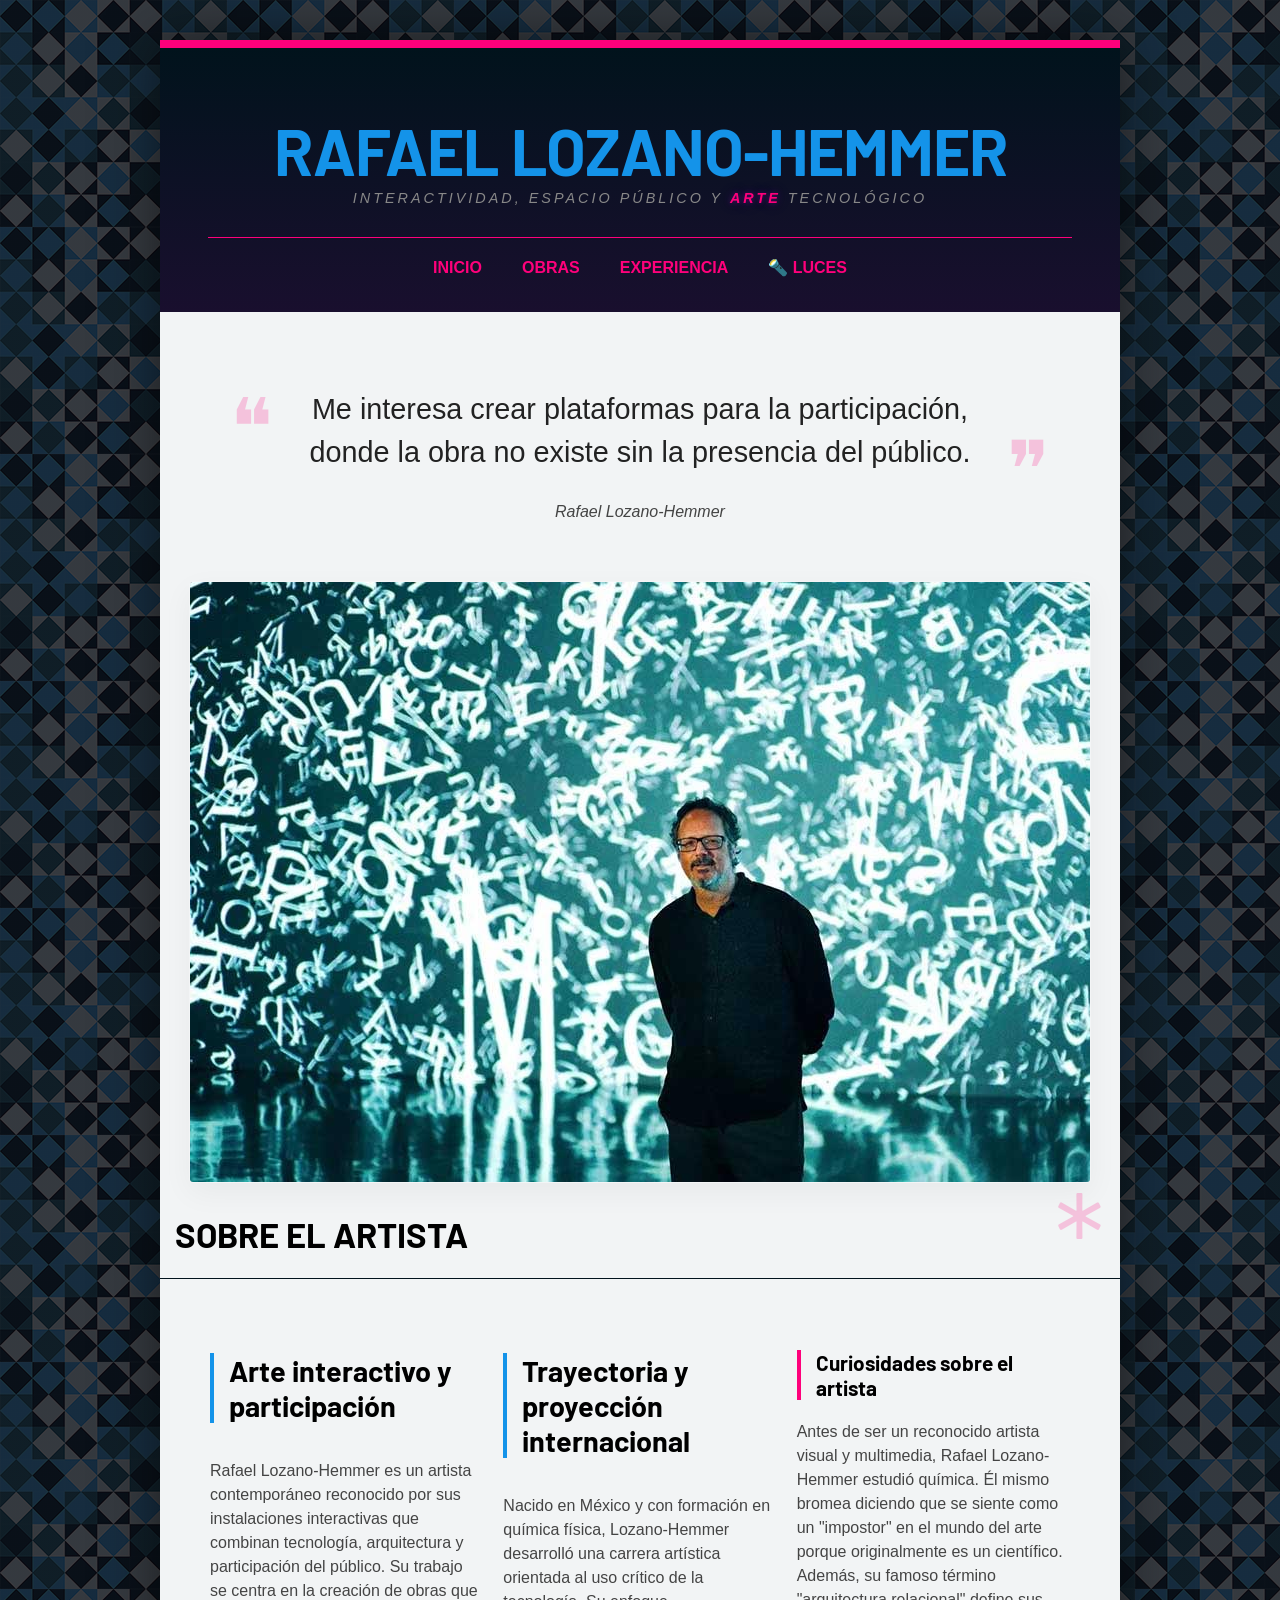
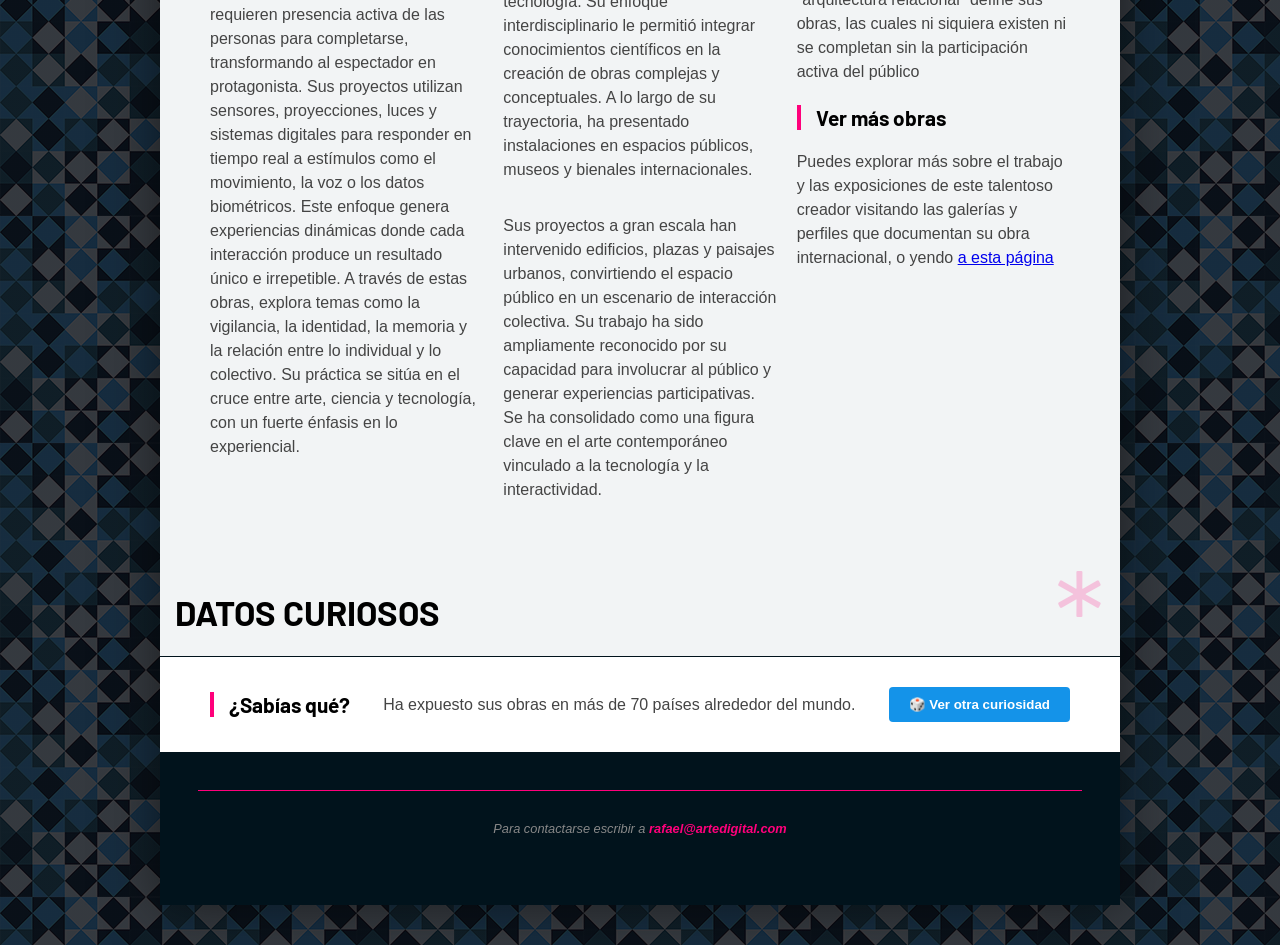
==== commit 545d08bd: "Galería" ====
--- a/index.html
+++ b/index.html
@@ -42,6 +42,9 @@
         </div>
 
         <main class="contenido-principal">
+
+            <!--(3) COLUMNAS PAGINA SECUNDARIA MISMO ANCHO-->
+
 
             <div id="columna-1" class="clase-columna">
                 <article>
@@ -90,20 +93,34 @@
             <h1>Datos Curiosos</h1>
         </div>
 
+        <!-- DATOS CURIOSOS -->
+
+        <div id="dato-curioso">
+            <h3>¿Sabías qué?</h3>
+
+            <div class="fila-curiosidad">
+                <p id="texto-curiosidad">
+                </p>
+            </div>
+
+            <button type="button" name="action" value="boton-curiosidad" id="boton-curiosidad">🎲 Ver otra curiosidad</button>
+        </div>
+
         <!--
         Una de las páginas debe incluir la funcionalidad de mostrar en alguna parte de la página un dato curioso al azar.
         El usuario debe poder obtener un nuevo dato curioso al azar al ejecutar un evento.
         -->
 
-        <div id="datos-curiosos">
-        </div>
-
         <footer>
             <address>
-                    Para contactarse escribir a <a href="mailto:rafael@artedigital.com">rafael@artedigital.com</a>
+                    Para contactarse escribir a <a href=" mailto:rafael@artedigital.com ">rafael@artedigital.com</a>
                 </address>
         </footer>
     </div>
+
+    <script src="./js/datos.js "></script>
+
+
 </body>
 
 </html>
--- a/css/estilos.css
+++ b/css/estilos.css
@@ -63,17 +63,17 @@
     text-align: center;
 }
 
+#subtitulo strong {
+    color: var(--color-acento);
+    text-shadow: 0 0 5px rgba(242, 0, 255, 0.227), 0 0 10px rgba(137, 43, 226, 0.227), 0 0 20px rgba(138, 43, 226, 0.2);
+}
+
 .subtitulo-head {
     font-size: 0.9rem;
     letter-spacing: 3px;
     display: flex;
     color: #2e2e2e;
     margin-bottom: 30px;
-}
-
-#subtitulo strong {
-    color: var(--color-acento);
-    text-shadow: 0 0 5px rgba(242, 0, 255, 0.227), 0 0 10px rgba(137, 43, 226, 0.227), 0 0 20px rgba(138, 43, 226, 0.2);
 }
 
 hr {
@@ -114,6 +114,9 @@
 
 
 /*----- CONTENIDO -----*/
+
+
+/* ESTILOS GENERALES */
 
 main {
     padding: 50px;
@@ -343,7 +346,216 @@
 .ejercicio button {
     padding: 10px 20px;
     margin-top: 10px;
+}
+
+
+/* DATO CURIOSO */
+
+#dato-curioso {
+    padding: 30px 50px;
+    background-color: #fff;
+    display: flex;
+    flex-direction: row;
+    align-items: center;
+    justify-content: space-between;
+    gap: 24px;
+}
+
+#dato-curioso h3 {
+    font-family: 'Barlow', sans-serif;
+    font-size: 1.3rem;
+    border-left: 4px solid var(--color-acento);
+    padding-left: 15px;
+    margin: 0;
+    white-space: nowrap;
+}
+
+#dato-curioso p {
+    margin: 0;
+    flex: 1;
+}
+
+#dato-curioso button {
+    padding: 10px 20px;
+    background-color: var(--color-primario);
+    color: white;
+    border: none;
+    border-radius: 4px;
+    font-weight: 600;
+    white-space: nowrap;
     cursor: pointer;
+    transition: background 0.2s ease;
+}
+
+#dato-curioso button:hover {
+    background-color: var(--color-acento)
+}
+
+
+/* GALERÍA DE FOTOS */
+
+
+/* Grilla base de la galería */
+
+.galeria-contenedor {
+    display: flex;
+    flex-wrap: wrap;
+    gap: 20px;
+    padding: 30px;
+    justify-content: center;
+}
+
+.galeria-item {
+    background: #fff;
+    border: 1px solid #ddd;
+    border-radius: 6px;
+    overflow: hidden;
+    width: calc(33.333% - 14px);
+    /* Tres columnas por fila */
+    cursor: pointer;
+    transition: transform 0.3s ease, box-shadow 0.3s ease;
+}
+
+.galeria-item:hover {
+    transform: translateY(-5px);
+    box-shadow: 0 10px 20px rgba(0, 0, 0, 0.15);
+}
+
+.galeria-item img {
+    margin: 0;
+    border-radius: 0;
+    border: none;
+    width: 100%;
+    height: 200px;
+    object-fit: cover;
+}
+
+.galeria-info {
+    padding: 15px;
+    text-align: center;
+}
+
+.galeria-info h3 {
+    margin: 0;
+    font-size: 1.1rem;
+    font-family: 'Barlow', sans-serif;
+    color: #111;
+}
+
+.galeria-info p {
+    margin: 5px 0 0 0;
+    font-size: 0.9rem;
+    color: #666;
+    text-align: center;
+}
+
+
+/* DISEÑO ALTERNATIVO */
+
+.galeria-alternativa .galeria-item {
+    width: calc(50% - 10px);
+    /* Pasa a dos columnas más grandes */
+    background: var(--fondo-header);
+    border-color: var(--color-acento);
+}
+
+.galeria-alternativa .galeria-info h3 {
+    color: #fff;
+}
+
+.galeria-alternativa .galeria-info p {
+    color: var(--color-primario);
+}
+
+
+/* BOTÓN INTERACTIVO */
+
+.btn-interactivo {
+    position: absolute;
+    right: 15px;
+    top: 50%;
+    transform: translateY(-50%);
+    padding: 8px 16px;
+    background-color: var(--color-acento);
+    color: white;
+    border: none;
+    border-radius: 4px;
+    font-family: 'Barlow', sans-serif;
+    font-weight: 600;
+    cursor: pointer;
+    z-index: 10;
+    transition: background 0.2s ease;
+}
+
+.btn-interactivo:hover {
+    background-color: var(--color-primario);
+}
+
+
+/* LIGHTBOX (OCULTO POR DEFECTO) */
+
+.lightbox {
+    display: none;
+    position: fixed;
+    z-index: 9999;
+    left: 0;
+    top: 0;
+    width: 100%;
+    height: 100%;
+    background-color: rgba(0, 0, 0, 0.9);
+    align-items: center;
+    justify-content: center;
+}
+
+
+/* CONTENIDO DENTRO DEL LIGHTBOX */
+
+.lightbox-contenido {
+    max-width: 700px;
+    width: 90%;
+    text-align: center;
+    animation: zoom 0.3s ease-in-out;
+}
+
+.lightbox-contenido img {
+    max-height: 70vh;
+    width: auto;
+    margin: 0 auto;
+    border: 3px solid white;
+}
+
+#lightbox-caption {
+    margin-top: 15px;
+    color: white;
+}
+
+#lightbox-titulo {
+    font-family: 'Barlow', sans-serif;
+    margin: 5px 0;
+}
+
+#lightbox-anio {
+    color: var(--color-primario);
+    margin: 0;
+    text-align: center;
+}
+
+
+/* BOTÓN CERRAR */
+
+.lightbox-cerrar {
+    position: absolute;
+    top: 20px;
+    right: 30px;
+    color: #fff;
+    font-size: 40px;
+    font-weight: bold;
+    cursor: pointer;
+    transition: color 0.2s;
+}
+
+.lightbox-cerrar:hover {
+    color: var(--color-acento);
 }
 
 
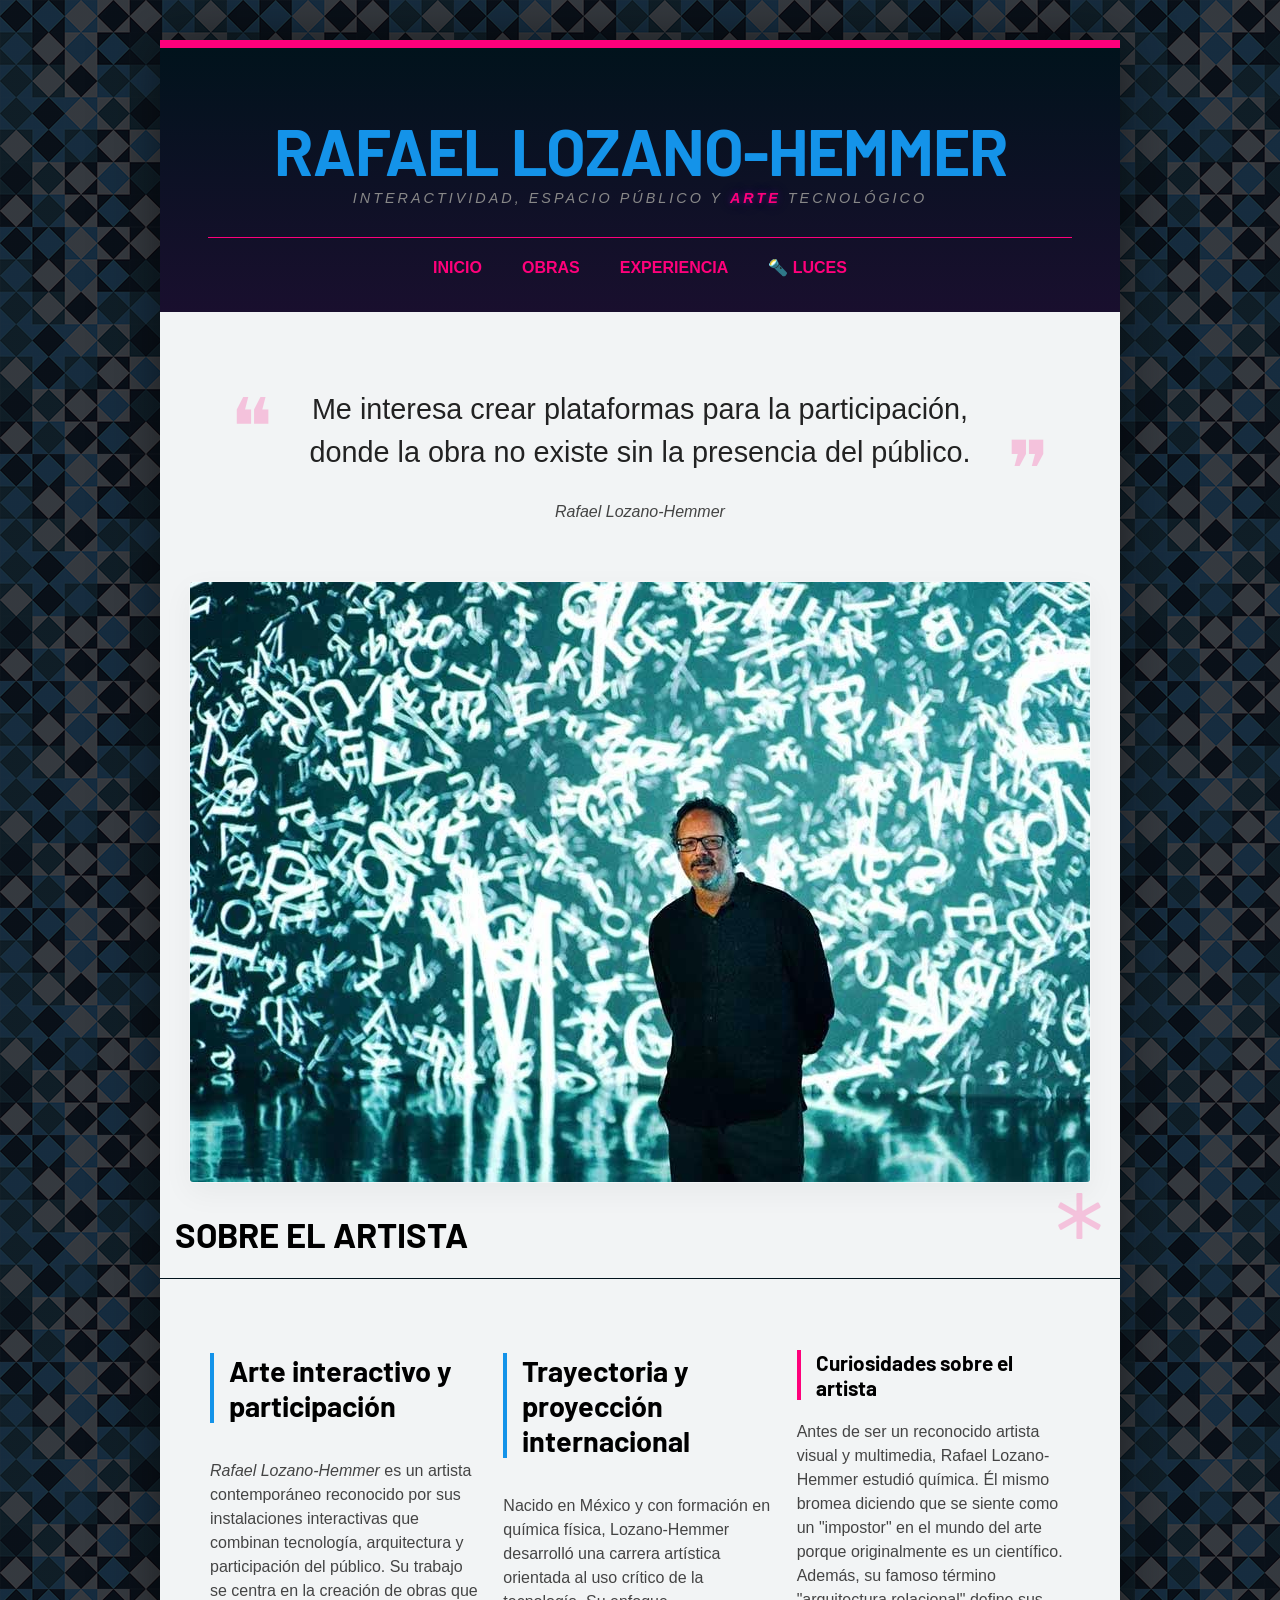
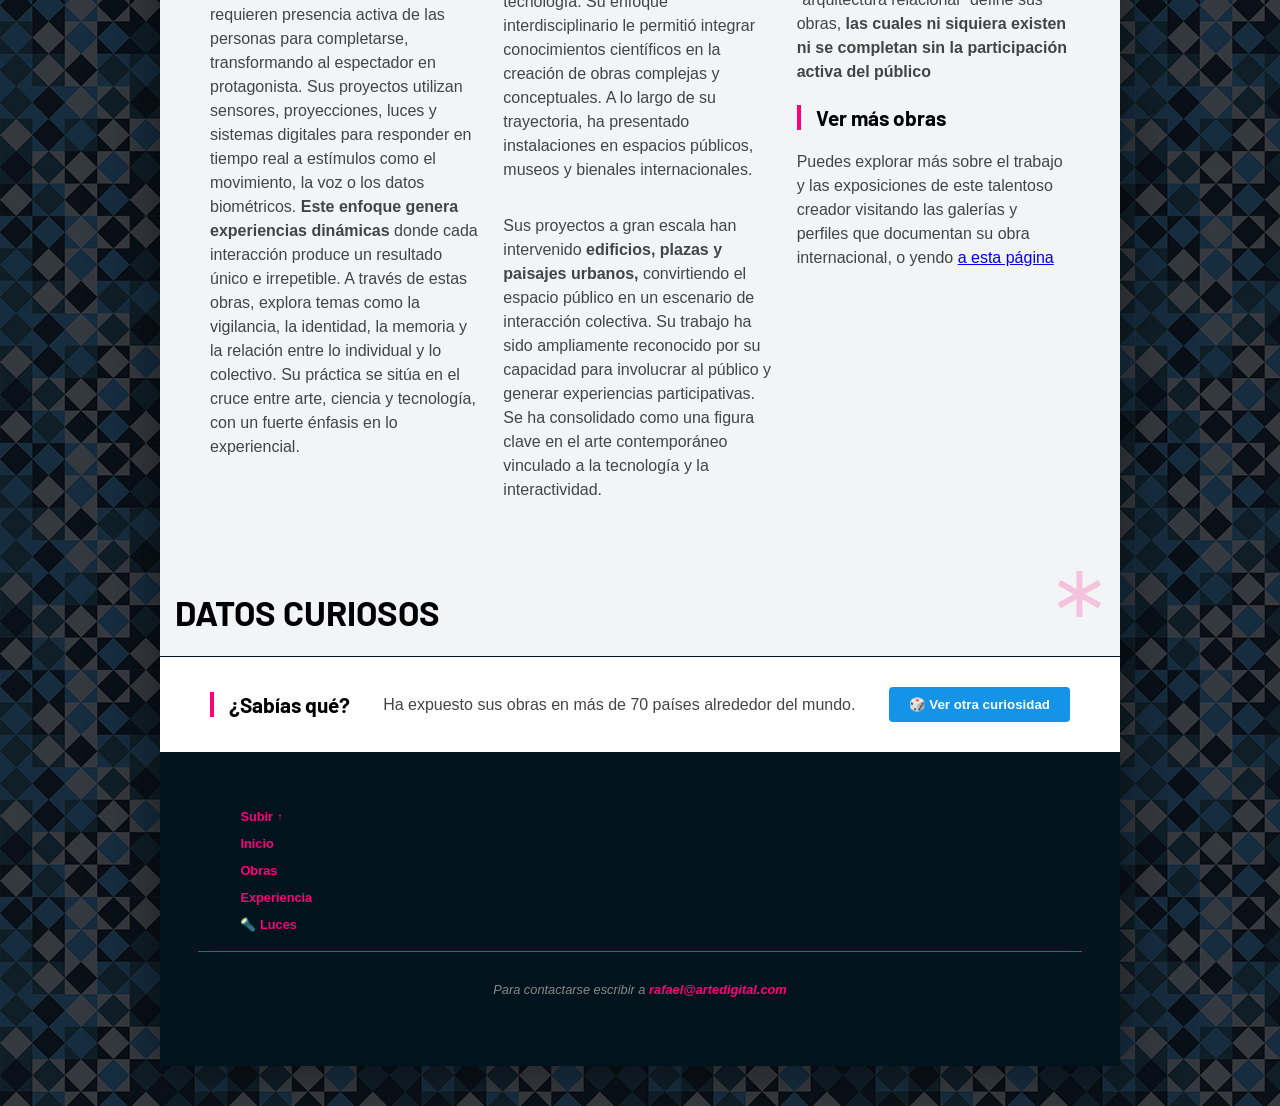
==== commit c694ce14: "Footer" ====
--- a/index.html
+++ b/index.html
@@ -49,10 +49,10 @@
             <div id="columna-1" class="clase-columna">
                 <article>
                     <h2>Arte interactivo y participación</h2>
-                    <p>Rafael Lozano-Hemmer es un artista contemporáneo reconocido por sus instalaciones interactivas que combinan tecnología, arquitectura y participación del público. Su trabajo se centra en la creación de obras que requieren presencia
+                    <p><em>Rafael Lozano-Hemmer</em> es un artista contemporáneo reconocido por sus instalaciones interactivas que combinan tecnología, arquitectura y participación del público. Su trabajo se centra en la creación de obras que requieren presencia
                         activa de las personas para completarse, transformando al espectador en protagonista. Sus proyectos utilizan sensores, proyecciones, luces y sistemas digitales para responder en tiempo real a estímulos como el movimiento, la voz
-                        o los datos biométricos. Este enfoque genera experiencias dinámicas donde cada interacción produce un resultado único e irrepetible. A través de estas obras, explora temas como la vigilancia, la identidad, la memoria y la relación
-                        entre lo individual y lo colectivo. Su práctica se sitúa en el cruce entre arte, ciencia y tecnología, con un fuerte énfasis en lo experiencial.</p>
+                        o los datos biométricos. <strong>Este enfoque genera experiencias dinámicas </strong>donde cada interacción produce un resultado único e irrepetible. A través de estas obras, explora temas como la vigilancia, la identidad, la memoria
+                        y la relación entre lo individual y lo colectivo. Su práctica se sitúa en el cruce entre arte, ciencia y tecnología, con un fuerte énfasis en lo experiencial.</p>
                 </article>
             </div>
 
@@ -66,8 +66,8 @@
                     </p>
 
                     <p>
-                        Sus proyectos a gran escala han intervenido edificios, plazas y paisajes urbanos, convirtiendo el espacio público en un escenario de interacción colectiva. Su trabajo ha sido ampliamente reconocido por su capacidad para involucrar al público y generar
-                        experiencias participativas. Se ha consolidado como una figura clave en el arte contemporáneo vinculado a la tecnología y la interactividad.
+                        Sus proyectos a gran escala han intervenido <strong>edificios, plazas y paisajes urbanos, </strong>convirtiendo el espacio público en un escenario de interacción colectiva. Su trabajo ha sido ampliamente reconocido por su capacidad
+                        para involucrar al público y generar experiencias participativas. Se ha consolidado como una figura clave en el arte contemporáneo vinculado a la tecnología y la interactividad.
                     </p>
                 </article>
 
@@ -77,7 +77,7 @@
                 <aside>
                     <h3>Curiosidades sobre el artista</h3>
                     <p>Antes de ser un reconocido artista visual y multimedia, Rafael Lozano-Hemmer estudió química. Él mismo bromea diciendo que se siente como un "impostor" en el mundo del arte porque originalmente es un científico. Además, su famoso término
-                        "arquitectura relacional" define sus obras, las cuales ni siquiera existen ni se completan sin la participación activa del público</p>
+                        "arquitectura relacional" define sus obras, <strong>las cuales ni siquiera existen ni se completan sin la participación activa del público</strong></p>
                 </aside>
 
                 <div class="info-adicional">
@@ -112,7 +112,15 @@
         -->
 
         <footer>
+            <ul>
+                <li><a href="#contenedor">Subir ↑</a></li>
+                <li><a href="index.html">Inicio</a></li>
+                <li><a href="obras.html">Obras</a></li>
+                <li><a href="experiencia.html">Experiencia</a></li>
+                <li><a href="luces.html">🔦 Luces</a></li>
+            </ul>
             <address>
+
                     Para contactarse escribir a <a href=" mailto:rafael@artedigital.com ">rafael@artedigital.com</a>
                 </address>
         </footer>
--- a/css/estilos.css
+++ b/css/estilos.css
@@ -584,4 +584,15 @@
 footer a:hover {
     background-color: transparent;
     text-shadow: 0 0 5px rgba(255, 0, 195, 0.699), 0 0 10px rgba(137, 43, 226, 0.578), 0 0 20px rgba(138, 43, 226, 0.2);
+}
+
+footer ul {
+    justify-items: center;
+    display: block;
+}
+
+footer ul li {
+    padding: 2px;
+    list-style: none;
+    gap: 40px;
 }
